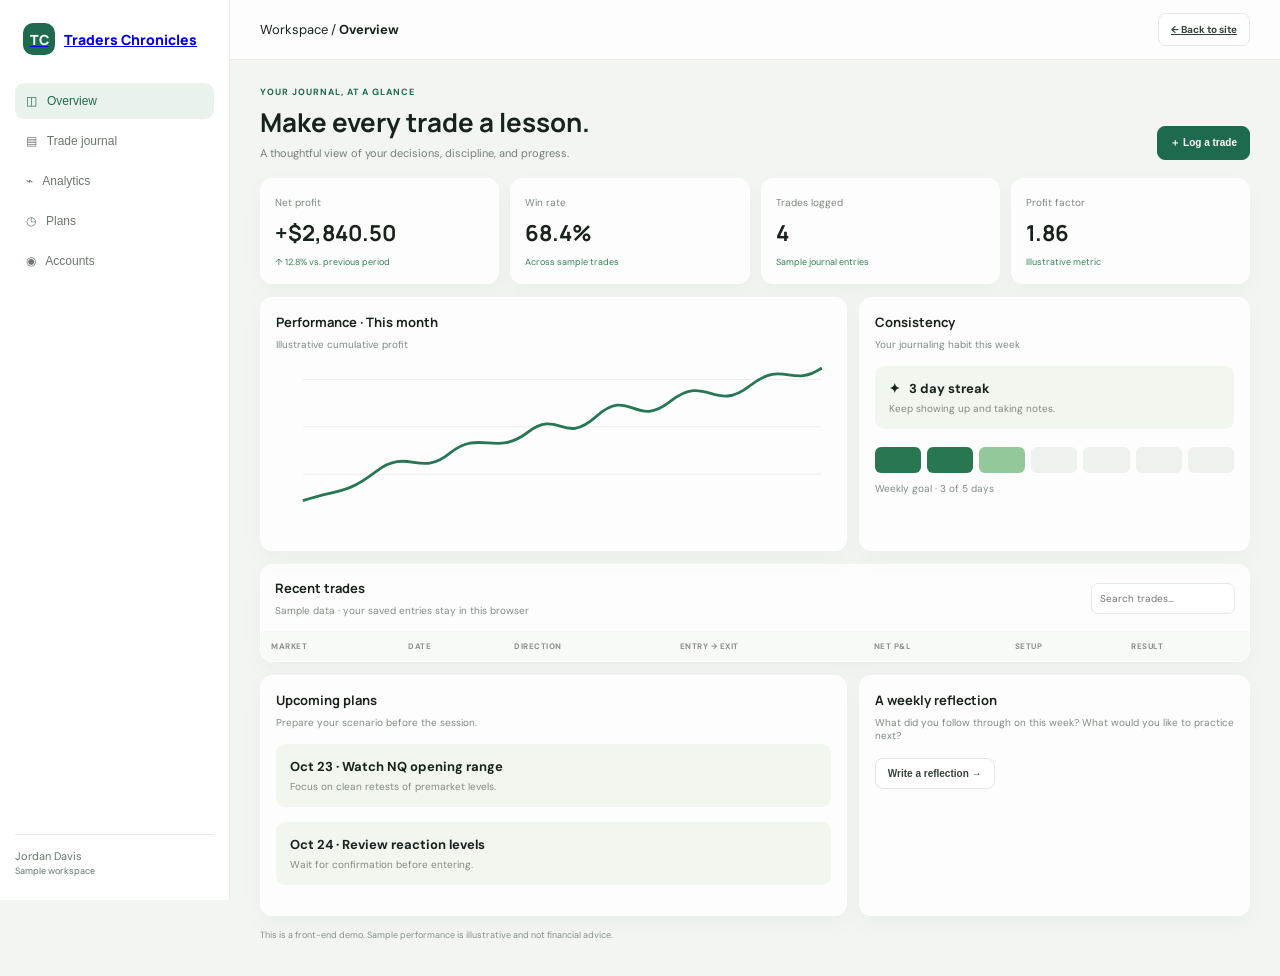
==== dashboard.html @ d60d198d "Build landing page and dashboard in Traders Chronicles repository" ====
<!doctype html>
<html lang="en"><head><meta charset="utf-8"><meta name="viewport" content="width=device-width,initial-scale=1"><meta name="theme-color" content="#f2f5f2"><title>Journal demo — Traders Chronicles</title><style>
@import url('https://fonts.googleapis.com/css2?family=DM+Sans:wght@400;500;600;700&family=Manrope:wght@500;600;700;800&display=swap');*{box-sizing:border-box}body{margin:0;background:#f2f5f2;color:#18231c;font:13px 'DM Sans',sans-serif}.layout{min-height:100vh}.side{position:fixed;inset:0 auto 0 0;width:230px;padding:23px 15px;background:#fff;border-right:1px solid #e5ebe5;display:flex;flex-direction:column}.brand{font:800 14px Manrope;display:flex;gap:9px;align-items:center;padding:0 8px 28px}.mark{width:32px;height:32px;border-radius:10px;background:#1d6b4c;color:#fff;display:grid;place-items:center}.nav{display:grid;gap:4px}.nav button{border:0;background:transparent;text-align:left;padding:11px;border-radius:9px;color:#6b786e;font-size:12px}.nav button.active,.nav button:hover{background:#eaf3eb;color:#1d6b4c}.user{margin-top:auto;border-top:1px solid #e8ede8;padding-top:14px;color:#68756b;font-size:11px}.main{margin-left:230px}.top{height:60px;background:#ffffffc9;border-bottom:1px solid #e6ece6;display:flex;align-items:center;justify-content:space-between;padding:0 30px;position:sticky;top:0}.content{max-width:1300px;padding:26px 30px;margin:auto}.heading{display:flex;justify-content:space-between;align-items:flex-end;margin-bottom:18px}.kicker{color:#1d6b4c;font-size:9px;font-weight:700;letter-spacing:1px;text-transform:uppercase}.heading h1{font:700 26px Manrope;margin:6px 0}.heading p{color:#758079;margin:0;font-size:11px}.btn{border:1px solid #e0e7e1;background:#fff;border-radius:8px;padding:9px 12px;font-size:10px;font-weight:700;color:#35443a}.primary{background:#1d6b4c;color:#fff;border-color:#1d6b4c}.stats{display:grid;grid-template-columns:repeat(4,1fr);gap:11px}.card,.stat{background:#ffffffd9;border:1px solid #fff;border-radius:12px;box-shadow:0 8px 24px #223a2508}.stat{padding:14px}.stat small{color:#7b877e;font-size:10px}.stat b{display:block;font:700 22px Manrope;margin:8px 0 4px}.stat span{font-size:9px;color:#328053}.grid{display:grid;grid-template-columns:1.5fr 1fr;gap:12px;margin:13px 0}.card{padding:15px}.card h2{font:700 13px Manrope;margin:0 0 7px}.card p{font-size:10px;color:#818b83;margin:0}.chart{width:100%;height:180px}.line{fill:none;stroke:#277754;stroke-width:3}.metric-grid{display:grid;grid-template-columns:repeat(7,1fr);gap:6px;margin-top:18px}.day{height:26px;border-radius:6px;background:#eef2ee}.day.on{background:#92c89a}.day.high{background:#287750}.streak{background:#f1f6ef;border-radius:9px;padding:14px;margin:15px 0}.table-card{padding:0;overflow:hidden;margin:12px 0}.table-head{display:flex;justify-content:space-between;align-items:center;padding:14px}.search{padding:8px;border:1px solid #e3e9e3;border-radius:7px;font:10px 'DM Sans'}.scroll{overflow:auto}table{width:100%;border-collapse:collapse;white-space:nowrap}th{background:#f8faf8;color:#879188;text-align:left;font-size:8px;text-transform:uppercase;letter-spacing:.5px;padding:10px}td{padding:11px 10px;border-top:1px solid #edf1ed;font-size:10px}td.win{color:#26764c;font-weight:700}td.loss{color:#bd574f;font-weight:700}.modal-bg{display:none;position:fixed;inset:0;background:#14221b70;align-items:center;justify-content:center;padding:15px}.modal-bg.open{display:flex}.modal{width:min(440px,100%);background:#fff;border-radius:14px;padding:20px}.modal h2{font:700 17px Manrope}.form{display:grid;grid-template-columns:1fr 1fr;gap:10px}.form label{display:grid;gap:5px;font-size:9px;color:#68756c}.form input,.form select,.form textarea{padding:9px;border:1px solid #e2e9e3;border-radius:7px;font:10px 'DM Sans'}.toast{position:fixed;bottom:18px;right:18px;padding:11px 14px;background:#204c37;color:white;border-radius:8px;opacity:0;transition:.2s}.toast.show{opacity:1}.mobile{display:none}@media(max-width:900px){.side{width:190px}.main{margin-left:190px}.content{padding:22px 18px}.top{padding:0 18px}.stats{grid-template-columns:repeat(2,1fr)}}@media(max-width:650px){.side{display:none}.main{margin:0}.mobile{display:inline-grid}.top{padding:0 13px}.content{padding:17px 12px}.heading{align-items:flex-start;gap:10px;flex-direction:column}.stats{gap:8px}.grid{grid-template-columns:1fr}.stat{padding:11px}.stat b{font-size:19px}.chart{height:150px}}
</style></head><body><aside class="side"><a class="brand" href="index.html"><span class="mark">TC</span>Traders Chronicles</a><nav class="nav"><button class="active">◫ &nbsp; Overview</button><button onclick="document.getElementById('trades').scrollIntoView({behavior:'smooth'})">▤ &nbsp; Trade journal</button><button onclick="toast('Analytics view is included in this demo dashboard.')">⌁ &nbsp; Analytics</button><button onclick="toast('Plan your next session from the dashboard.')">◷ &nbsp; Plans</button><button onclick="toast('Demo account — no broker connection.')">◉ &nbsp; Accounts</button></nav><div class="user">Jordan Davis<br><small>Sample workspace</small></div></aside><div class="main"><header class="top"><button class="btn mobile" onclick="toast('Use the desktop layout for full navigation.')">☰</button><span>Workspace / <b>Overview</b></span><a class="btn" href="index.html">← Back to site</a></header><main class="content"><div class="heading"><div><div class="kicker">Your journal, at a glance</div><h1>Make every trade a lesson.</h1><p>A thoughtful view of your decisions, discipline, and progress.</p></div><button class="btn primary" onclick="openModal()">＋ Log a trade</button></div><section class="stats"><article class="stat"><small>Net profit</small><b id="profit">+$2,840.50</b><span>↑ 12.8% vs. previous period</span></article><article class="stat"><small>Win rate</small><b id="winRate">68.4%</b><span>Across sample trades</span></article><article class="stat"><small>Trades logged</small><b id="tradeCount">4</b><span>Sample journal entries</span></article><article class="stat"><small>Profit factor</small><b>1.86</b><span>Illustrative metric</span></article></section><div class="grid"><section class="card"><h2>Performance · This month</h2><p>Illustrative cumulative profit</p><svg class="chart" viewBox="0 0 620 190" preserveAspectRatio="none"><line x1="30" y1="30" x2="610" y2="30" stroke="#e9eee9"/><line x1="30" y1="80" x2="610" y2="80" stroke="#e9eee9"/><line x1="30" y1="130" x2="610" y2="130" stroke="#e9eee9"/><path class="line" d="M30 158 C70 145 76 153 112 127 S160 134 194 108 S245 112 281 86 S320 101 358 69 S401 83 441 53 S490 66 529 37 S575 40 610 18"/></svg></section><section class="card"><h2>Consistency</h2><p>Your journaling habit this week</p><div class="streak"><b>✦ &nbsp; 3 day streak</b><p style="margin-top:5px">Keep showing up and taking notes.</p></div><div class="metric-grid"><i class="day high"></i><i class="day high"></i><i class="day on"></i><i class="day"></i><i class="day"></i><i class="day"></i><i class="day"></i></div><p style="margin-top:9px">Weekly goal · 3 of 5 days</p></section></div><section class="card table-card" id="trades"><div class="table-head"><div><h2>Recent trades</h2><p>Sample data · your saved entries stay in this browser</p></div><input class="search" id="search" placeholder="Search trades…" oninput="filterTrades()"></div><div class="scroll"><table><thead><tr><th>Market</th><th>Date</th><th>Direction</th><th>Entry → Exit</th><th>Net P&amp;L</th><th>Setup</th><th>Result</th></tr></thead><tbody id="rows"></tbody></table></div></section><section class="grid"><article class="card"><h2>Upcoming plans</h2><p>Prepare your scenario before the session.</p><div class="streak"><b>Oct 23 · Watch NQ opening range</b><p style="margin-top:5px">Focus on clean retests of premarket levels.</p></div><div class="streak"><b>Oct 24 · Review reaction levels</b><p style="margin-top:5px">Wait for confirmation before entering.</p></div></article><article class="card"><h2>A weekly reflection</h2><p>What did you follow through on this week? What would you like to practice next?</p><button class="btn" style="margin-top:16px" onclick="toast('Write your reflection in your trade notes.')">Write a reflection →</button></article></section><p style="font-size:9px;color:#879188">This is a front-end demo. Sample performance is illustrative and not financial advice.</p></main></div>
<div class="modal-bg" id="modal"><form class="modal" id="tradeForm"><h2>Log a trade</h2><p style="color:#758079;font-size:10px">Capture the context while it is fresh.</p><div class="form"><label>Symbol *<input name="symbol" required placeholder="NQ"></label><label>Date<input name="date" type="date"></label><label>Direction<select name="direction"><option>Long</option><option>Short</option></select></label><label>Setup<input name="setup" placeholder="Break & retest"></label><label>Entry<input name="entry" type="number" step="any"></label><label>Exit<input name="exit" type="number" step="any"></label><label>Net P&amp;L ($) *<input name="pnl" type="number" step=".01" required></label><label>Notes<input name="notes" placeholder="Trade reflection"></label></div><div style="display:flex;justify-content:flex-end;gap:8px;margin-top:15px"><button type="button" class="btn" onclick="closeModal()">Cancel</button><button class="btn primary">Save trade</button></div></form></div><div class="toast" id="toastBox"></div>
<script>const initial=[{symbol:'NQ',date:'2025-10-22',direction:'Long',entry:'20,142.25',exit:'20,168.00',pnl:257.5,setup:'Break & retest'},{symbol:'ES',date:'2025-10-21',direction:'Short',entry:'5,842.00',exit:'5,848.25',pnl:-156.25,setup:'Liquidity sweep'},{symbol:'NQ',date:'2025-10-20',direction:'Long',entry:'20,106.50',exit:'20,131.00',pnl:245,setup:'Opening range'},{symbol:'YM',date:'2025-10-17',direction:'Short',entry:'43,215',exit:'43,207',pnl:80,setup:'Trend continuation'}];let trades;try{trades=JSON.parse(localStorage.getItem('tc-demo-trades'))||initial}catch{trades=initial}const esc=s=>String(s||'').replace(/[&<>"']/g,c=>({'&':'&amp;','<':'&lt;','>':'&gt;','"':'&quot;',"'":'&#39;'}[c]);function render(list=trades){document.getElementById('rows').innerHTML=list.map(t=>`<tr><td><b>${esc(t.symbol)}</b></td><td>${esc(t.date)}</td><td>${esc(t.direction)}</td><td>${esc(t.entry||'—')} → ${esc(t.exit||'—')}</td><td class="${t.pnl>=0?'win':'loss'}">${t.pnl>=0?'+':''}$${Math.abs(t.pnl).toFixed(2)}</td><td>${esc(t.setup)}</td><td>${t.pnl>=0?'Win':'Loss'}</td></tr>`).join('')||'<tr><td colspan="7">No matching trades.</td></tr>';document.getElementById('tradeCount').textContent=trades.length}function filterTrades(){const q=document.getElementById('search').value.toLowerCase();render(trades.filter(t=>Object.values(t).join(' ').toLowerCase().includes(q)))}function openModal(){document.getElementById('modal').classList.add('open')}function closeModal(){document.getElementById('modal').classList.remove('open')}function toast(s){const t=document.getElementById('toastBox');t.textContent=s;t.classList.add('show');clearTimeout(window.toastTimer);window.toastTimer=setTimeout(()=>t.classList.remove('show'),2200)}document.getElementById('modal').addEventListener('click',e=>{if(e.target.id==='modal')closeModal()});document.getElementById('tradeForm').addEventListener('submit',e=>{e.preventEventDefault();const d=Object.fromEntries(new FormData(e.target));trades.unshift({...d,symbol:d.symbol.toUpperCase(),pnl:Number(d.pnl)});localStorage.setItem('tc-demo-trades',JSON.stringify(trades));render();e.target.reset();closeModal();toast('Trade saved in this browser.')});render();</script></body></html>
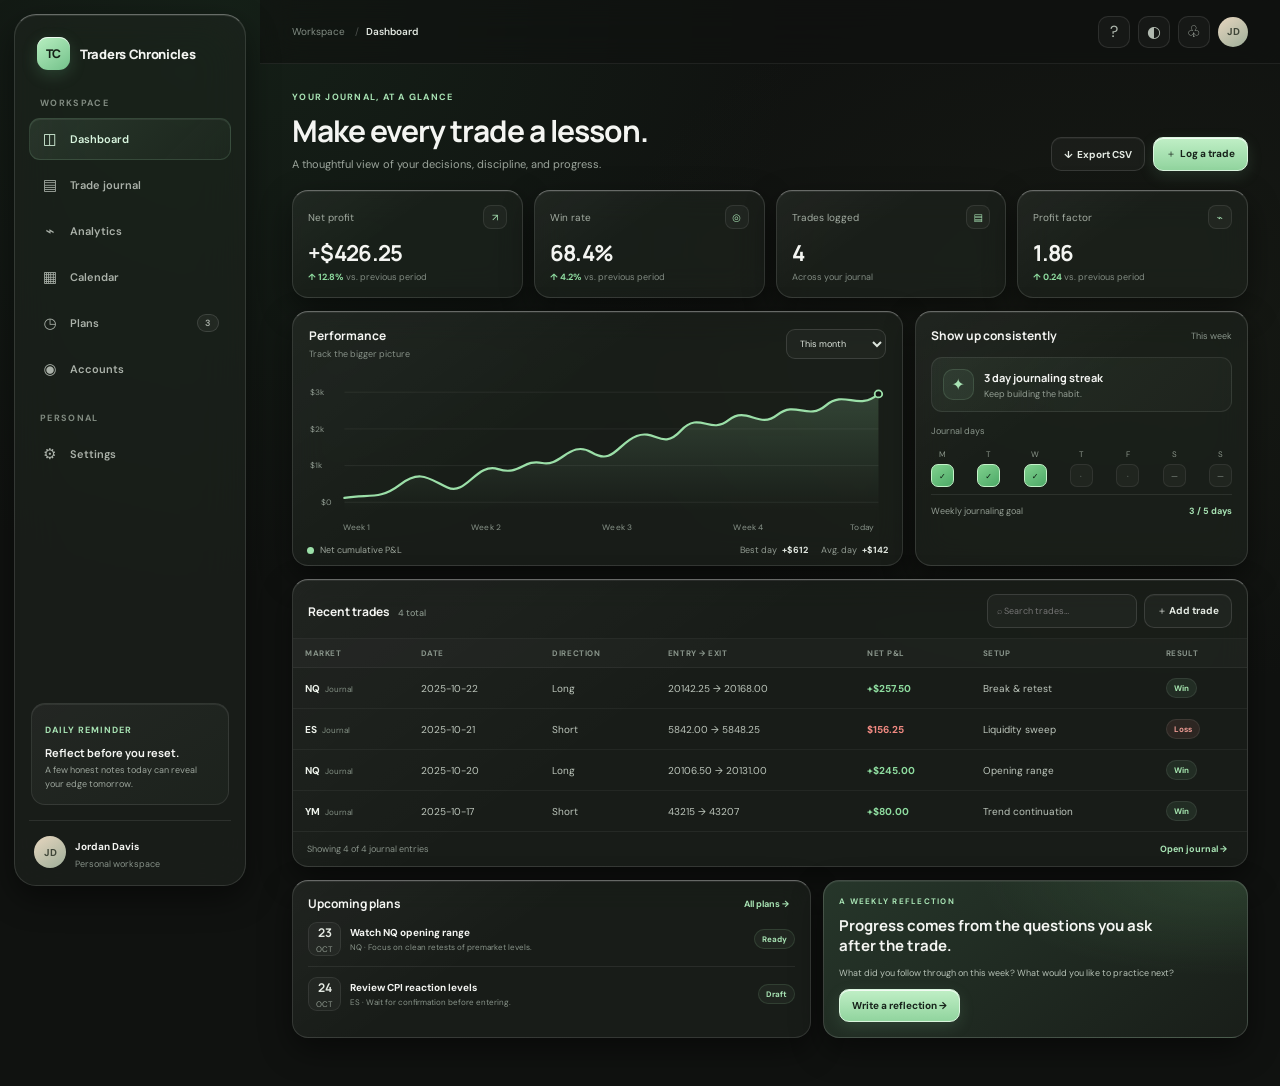
==== commit 2a79fa07: "Rebuild journal dashboard with Glin UI liquid-glass component design" ====
--- a/dashboard.html
+++ b/dashboard.html
@@ -1,6 +1,28 @@
 <!doctype html>
-<html lang="en"><head><meta charset="utf-8"><meta name="viewport" content="width=device-width,initial-scale=1"><meta name="theme-color" content="#f2f5f2"><title>Journal demo — Traders Chronicles</title><style>
-@import url('https://fonts.googleapis.com/css2?family=DM+Sans:wght@400;500;600;700&family=Manrope:wght@500;600;700;800&display=swap');*{box-sizing:border-box}body{margin:0;background:#f2f5f2;color:#18231c;font:13px 'DM Sans',sans-serif}.layout{min-height:100vh}.side{position:fixed;inset:0 auto 0 0;width:230px;padding:23px 15px;background:#fff;border-right:1px solid #e5ebe5;display:flex;flex-direction:column}.brand{font:800 14px Manrope;display:flex;gap:9px;align-items:center;padding:0 8px 28px}.mark{width:32px;height:32px;border-radius:10px;background:#1d6b4c;color:#fff;display:grid;place-items:center}.nav{display:grid;gap:4px}.nav button{border:0;background:transparent;text-align:left;padding:11px;border-radius:9px;color:#6b786e;font-size:12px}.nav button.active,.nav button:hover{background:#eaf3eb;color:#1d6b4c}.user{margin-top:auto;border-top:1px solid #e8ede8;padding-top:14px;color:#68756b;font-size:11px}.main{margin-left:230px}.top{height:60px;background:#ffffffc9;border-bottom:1px solid #e6ece6;display:flex;align-items:center;justify-content:space-between;padding:0 30px;position:sticky;top:0}.content{max-width:1300px;padding:26px 30px;margin:auto}.heading{display:flex;justify-content:space-between;align-items:flex-end;margin-bottom:18px}.kicker{color:#1d6b4c;font-size:9px;font-weight:700;letter-spacing:1px;text-transform:uppercase}.heading h1{font:700 26px Manrope;margin:6px 0}.heading p{color:#758079;margin:0;font-size:11px}.btn{border:1px solid #e0e7e1;background:#fff;border-radius:8px;padding:9px 12px;font-size:10px;font-weight:700;color:#35443a}.primary{background:#1d6b4c;color:#fff;border-color:#1d6b4c}.stats{display:grid;grid-template-columns:repeat(4,1fr);gap:11px}.card,.stat{background:#ffffffd9;border:1px solid #fff;border-radius:12px;box-shadow:0 8px 24px #223a2508}.stat{padding:14px}.stat small{color:#7b877e;font-size:10px}.stat b{display:block;font:700 22px Manrope;margin:8px 0 4px}.stat span{font-size:9px;color:#328053}.grid{display:grid;grid-template-columns:1.5fr 1fr;gap:12px;margin:13px 0}.card{padding:15px}.card h2{font:700 13px Manrope;margin:0 0 7px}.card p{font-size:10px;color:#818b83;margin:0}.chart{width:100%;height:180px}.line{fill:none;stroke:#277754;stroke-width:3}.metric-grid{display:grid;grid-template-columns:repeat(7,1fr);gap:6px;margin-top:18px}.day{height:26px;border-radius:6px;background:#eef2ee}.day.on{background:#92c89a}.day.high{background:#287750}.streak{background:#f1f6ef;border-radius:9px;padding:14px;margin:15px 0}.table-card{padding:0;overflow:hidden;margin:12px 0}.table-head{display:flex;justify-content:space-between;align-items:center;padding:14px}.search{padding:8px;border:1px solid #e3e9e3;border-radius:7px;font:10px 'DM Sans'}.scroll{overflow:auto}table{width:100%;border-collapse:collapse;white-space:nowrap}th{background:#f8faf8;color:#879188;text-align:left;font-size:8px;text-transform:uppercase;letter-spacing:.5px;padding:10px}td{padding:11px 10px;border-top:1px solid #edf1ed;font-size:10px}td.win{color:#26764c;font-weight:700}td.loss{color:#bd574f;font-weight:700}.modal-bg{display:none;position:fixed;inset:0;background:#14221b70;align-items:center;justify-content:center;padding:15px}.modal-bg.open{display:flex}.modal{width:min(440px,100%);background:#fff;border-radius:14px;padding:20px}.modal h2{font:700 17px Manrope}.form{display:grid;grid-template-columns:1fr 1fr;gap:10px}.form label{display:grid;gap:5px;font-size:9px;color:#68756c}.form input,.form select,.form textarea{padding:9px;border:1px solid #e2e9e3;border-radius:7px;font:10px 'DM Sans'}.toast{position:fixed;bottom:18px;right:18px;padding:11px 14px;background:#204c37;color:white;border-radius:8px;opacity:0;transition:.2s}.toast.show{opacity:1}.mobile{display:none}@media(max-width:900px){.side{width:190px}.main{margin-left:190px}.content{padding:22px 18px}.top{padding:0 18px}.stats{grid-template-columns:repeat(2,1fr)}}@media(max-width:650px){.side{display:none}.main{margin:0}.mobile{display:inline-grid}.top{padding:0 13px}.content{padding:17px 12px}.heading{align-items:flex-start;gap:10px;flex-direction:column}.stats{gap:8px}.grid{grid-template-columns:1fr}.stat{padding:11px}.stat b{font-size:19px}.chart{height:150px}}
-</style></head><body><aside class="side"><a class="brand" href="index.html"><span class="mark">TC</span>Traders Chronicles</a><nav class="nav"><button class="active">◫ &nbsp; Overview</button><button onclick="document.getElementById('trades').scrollIntoView({behavior:'smooth'})">▤ &nbsp; Trade journal</button><button onclick="toast('Analytics view is included in this demo dashboard.')">⌁ &nbsp; Analytics</button><button onclick="toast('Plan your next session from the dashboard.')">◷ &nbsp; Plans</button><button onclick="toast('Demo account — no broker connection.')">◉ &nbsp; Accounts</button></nav><div class="user">Jordan Davis<br><small>Sample workspace</small></div></aside><div class="main"><header class="top"><button class="btn mobile" onclick="toast('Use the desktop layout for full navigation.')">☰</button><span>Workspace / <b>Overview</b></span><a class="btn" href="index.html">← Back to site</a></header><main class="content"><div class="heading"><div><div class="kicker">Your journal, at a glance</div><h1>Make every trade a lesson.</h1><p>A thoughtful view of your decisions, discipline, and progress.</p></div><button class="btn primary" onclick="openModal()">＋ Log a trade</button></div><section class="stats"><article class="stat"><small>Net profit</small><b id="profit">+$2,840.50</b><span>↑ 12.8% vs. previous period</span></article><article class="stat"><small>Win rate</small><b id="winRate">68.4%</b><span>Across sample trades</span></article><article class="stat"><small>Trades logged</small><b id="tradeCount">4</b><span>Sample journal entries</span></article><article class="stat"><small>Profit factor</small><b>1.86</b><span>Illustrative metric</span></article></section><div class="grid"><section class="card"><h2>Performance · This month</h2><p>Illustrative cumulative profit</p><svg class="chart" viewBox="0 0 620 190" preserveAspectRatio="none"><line x1="30" y1="30" x2="610" y2="30" stroke="#e9eee9"/><line x1="30" y1="80" x2="610" y2="80" stroke="#e9eee9"/><line x1="30" y1="130" x2="610" y2="130" stroke="#e9eee9"/><path class="line" d="M30 158 C70 145 76 153 112 127 S160 134 194 108 S245 112 281 86 S320 101 358 69 S401 83 441 53 S490 66 529 37 S575 40 610 18"/></svg></section><section class="card"><h2>Consistency</h2><p>Your journaling habit this week</p><div class="streak"><b>✦ &nbsp; 3 day streak</b><p style="margin-top:5px">Keep showing up and taking notes.</p></div><div class="metric-grid"><i class="day high"></i><i class="day high"></i><i class="day on"></i><i class="day"></i><i class="day"></i><i class="day"></i><i class="day"></i></div><p style="margin-top:9px">Weekly goal · 3 of 5 days</p></section></div><section class="card table-card" id="trades"><div class="table-head"><div><h2>Recent trades</h2><p>Sample data · your saved entries stay in this browser</p></div><input class="search" id="search" placeholder="Search trades…" oninput="filterTrades()"></div><div class="scroll"><table><thead><tr><th>Market</th><th>Date</th><th>Direction</th><th>Entry → Exit</th><th>Net P&amp;L</th><th>Setup</th><th>Result</th></tr></thead><tbody id="rows"></tbody></table></div></section><section class="grid"><article class="card"><h2>Upcoming plans</h2><p>Prepare your scenario before the session.</p><div class="streak"><b>Oct 23 · Watch NQ opening range</b><p style="margin-top:5px">Focus on clean retests of premarket levels.</p></div><div class="streak"><b>Oct 24 · Review reaction levels</b><p style="margin-top:5px">Wait for confirmation before entering.</p></div></article><article class="card"><h2>A weekly reflection</h2><p>What did you follow through on this week? What would you like to practice next?</p><button class="btn" style="margin-top:16px" onclick="toast('Write your reflection in your trade notes.')">Write a reflection →</button></article></section><p style="font-size:9px;color:#879188">This is a front-end demo. Sample performance is illustrative and not financial advice.</p></main></div>
-<div class="modal-bg" id="modal"><form class="modal" id="tradeForm"><h2>Log a trade</h2><p style="color:#758079;font-size:10px">Capture the context while it is fresh.</p><div class="form"><label>Symbol *<input name="symbol" required placeholder="NQ"></label><label>Date<input name="date" type="date"></label><label>Direction<select name="direction"><option>Long</option><option>Short</option></select></label><label>Setup<input name="setup" placeholder="Break & retest"></label><label>Entry<input name="entry" type="number" step="any"></label><label>Exit<input name="exit" type="number" step="any"></label><label>Net P&amp;L ($) *<input name="pnl" type="number" step=".01" required></label><label>Notes<input name="notes" placeholder="Trade reflection"></label></div><div style="display:flex;justify-content:flex-end;gap:8px;margin-top:15px"><button type="button" class="btn" onclick="closeModal()">Cancel</button><button class="btn primary">Save trade</button></div></form></div><div class="toast" id="toastBox"></div>
-<script>const initial=[{symbol:'NQ',date:'2025-10-22',direction:'Long',entry:'20,142.25',exit:'20,168.00',pnl:257.5,setup:'Break & retest'},{symbol:'ES',date:'2025-10-21',direction:'Short',entry:'5,842.00',exit:'5,848.25',pnl:-156.25,setup:'Liquidity sweep'},{symbol:'NQ',date:'2025-10-20',direction:'Long',entry:'20,106.50',exit:'20,131.00',pnl:245,setup:'Opening range'},{symbol:'YM',date:'2025-10-17',direction:'Short',entry:'43,215',exit:'43,207',pnl:80,setup:'Trend continuation'}];let trades;try{trades=JSON.parse(localStorage.getItem('tc-demo-trades'))||initial}catch{trades=initial}const esc=s=>String(s||'').replace(/[&<>"']/g,c=>({'&':'&amp;','<':'&lt;','>':'&gt;','"':'&quot;',"'":'&#39;'}[c]);function render(list=trades){document.getElementById('rows').innerHTML=list.map(t=>`<tr><td><b>${esc(t.symbol)}</b></td><td>${esc(t.date)}</td><td>${esc(t.direction)}</td><td>${esc(t.entry||'—')} → ${esc(t.exit||'—')}</td><td class="${t.pnl>=0?'win':'loss'}">${t.pnl>=0?'+':''}$${Math.abs(t.pnl).toFixed(2)}</td><td>${esc(t.setup)}</td><td>${t.pnl>=0?'Win':'Loss'}</td></tr>`).join('')||'<tr><td colspan="7">No matching trades.</td></tr>';document.getElementById('tradeCount').textContent=trades.length}function filterTrades(){const q=document.getElementById('search').value.toLowerCase();render(trades.filter(t=>Object.values(t).join(' ').toLowerCase().includes(q)))}function openModal(){document.getElementById('modal').classList.add('open')}function closeModal(){document.getElementById('modal').classList.remove('open')}function toast(s){const t=document.getElementById('toastBox');t.textContent=s;t.classList.add('show');clearTimeout(window.toastTimer);window.toastTimer=setTimeout(()=>t.classList.remove('show'),2200)}document.getElementById('modal').addEventListener('click',e=>{if(e.target.id==='modal')closeModal()});document.getElementById('tradeForm').addEventListener('submit',e=>{e.preventEventDefault();const d=Object.fromEntries(new FormData(e.target));trades.unshift({...d,symbol:d.symbol.toUpperCase(),pnl:Number(d.pnl)});localStorage.setItem('tc-demo-trades',JSON.stringify(trades));render();e.target.reset();closeModal();toast('Trade saved in this browser.')});render();</script></body></html>
+<html lang="en">
+<head>
+<meta charset="utf-8"><meta name="viewport" content="width=device-width,initial-scale=1"><meta name="theme-color" content="#101210"><meta name="description" content="Traders Chronicles — a thoughtful home for your trading journal, plans, and performance."><title>Traders Chronicles — Trading journal</title>
+<style>
+@import url('https://fonts.googleapis.com/css2?family=DM+Sans:wght@400;500;600;700&family=Manrope:wght@400;500;600;700;800&display=swap');
+:root{color-scheme:dark;--color-background:#101210;--color-foreground:#f4f5f2;--color-surface:#191d19;--color-border:#343b34;--color-accent:#a8e3b4;--color-accent-foreground:#142016;--color-muted:#a2a79f;--color-success:#74c98a;--color-danger:#ee8a82;--glass-blur-sm:8px;--glass-blur-md:16px;--glass-blur-lg:24px;--glass-blur-xl:40px;--glass-base-rgb:31 37 31;--glass-saturate:180%;--glass-border:rgba(255,255,255,.12);--glass-border-strong:rgba(255,255,255,.2);--glass-refraction-top:rgba(255,255,255,.34);--glass-1-surface:rgba(31,37,31,.32);--glass-2-surface:rgba(31,37,31,.47);--glass-3-surface:rgba(31,37,31,.62);--glass-4-surface:rgba(31,37,31,.78);--glass-5-surface:rgba(25,29,25,.92);--glass-1-shadow:0 2px 8px #0005;--glass-2-shadow:0 8px 24px #0006;--glass-3-shadow:0 12px 32px #0007;--glass-4-shadow:0 20px 52px #0008;--radius-card:16px;--radius-input:10px;--motion-fast:150ms;--motion-normal:250ms;--motion-slow:400ms;font-family:'DM Sans',system-ui,sans-serif;color:var(--color-foreground);background:var(--color-background);font-synthesis:none}
+*{box-sizing:border-box}html{scroll-behavior:smooth}body{margin:0;min-width:320px;background:radial-gradient(ellipse at 18% 0%,#22452c45,transparent 38%),radial-gradient(ellipse at 88% 30%,#313a2630,transparent 34%),var(--color-background);min-height:100vh}button,input,select,textarea{font:inherit}button{cursor:pointer}a{color:inherit;text-decoration:none}.app{min-height:100vh}.sidebar{position:fixed;inset:14px auto 14px 14px;width:232px;padding:22px 14px 15px;border:1px solid var(--glass-border);border-top-color:var(--glass-refraction-top);border-radius:22px;background:var(--glass-3-surface);backdrop-filter:saturate(var(--glass-saturate)) blur(var(--glass-blur-lg));-webkit-backdrop-filter:saturate(var(--glass-saturate)) blur(var(--glass-blur-lg));box-shadow:var(--glass-3-shadow),inset 0 1px #ffffff18;display:flex;flex-direction:column;z-index:5}.brand{display:flex;align-items:center;gap:10px;padding:0 8px 27px;font:800 13px Manrope;letter-spacing:-.3px}.brand-mark{width:33px;height:33px;border-radius:11px;background:linear-gradient(145deg,#b8efc1,#73c18a);color:#142016;display:grid;place-items:center;font-size:12px;box-shadow:inset 0 1px #ffffffc9,0 5px 16px #75c78a35}.nav-label{font-size:9px;color:#818b81;text-transform:uppercase;letter-spacing:1.35px;padding:0 11px 9px;font-weight:700}.nav{display:grid;gap:4px}.nav button{display:flex;align-items:center;gap:11px;width:100%;border:1px solid transparent;background:transparent;color:#aab1a9;text-align:left;padding:10px 11px;border-radius:11px;font-size:11px;font-weight:600;transition:var(--motion-fast)}.nav button:hover{background:#ffffff0b;color:#fff}.nav button.active{color:#d9f6df;background:linear-gradient(135deg,#a8e3b41c,#a8e3b408);border-color:#a8e3b426;box-shadow:inset 0 1px #ffffff12}.nav-icon{width:18px;text-align:center;font-size:15px}.nav-count{margin-left:auto;border:1px solid #ffffff20;background:#ffffff0b;padding:2px 7px;border-radius:20px;font-size:9px}.sidebar-bottom{margin-top:auto}.prompt{margin:0 2px 15px;padding:13px;border:1px solid #ffffff17;border-radius:14px;background:linear-gradient(145deg,#ffffff0c,#a8e3b408);box-shadow:inset 0 1px #ffffff12}.prompt small{color:var(--color-accent);font-size:9px;font-weight:700;text-transform:uppercase;letter-spacing:1px}.prompt b{display:block;font:700 11px Manrope;margin:7px 0 4px}.prompt p{margin:0;color:#9da69d;font-size:9px;line-height:1.5}.profile{border-top:1px solid #ffffff17;padding:13px 5px 0;display:flex;align-items:center;gap:9px}.avatar{width:32px;height:32px;display:grid;place-items:center;border-radius:50%;background:linear-gradient(145deg,#e7d6bf,#9eae99);color:#3f4638;font-size:10px;font-weight:700}.profile b{font-size:10px}.profile small{display:block;color:#879188;font-size:9px;margin-top:3px}.workspace{margin-left:260px;min-width:0}.topbar{height:64px;display:flex;align-items:center;justify-content:space-between;padding:0 32px;border-bottom:1px solid #ffffff12;background:#10121099;backdrop-filter:blur(16px);position:sticky;top:0;z-index:4}.crumb{font-size:10px;color:#818b82}.crumb b{color:#e2e8e1;font-weight:600}.actions{display:flex;align-items:center;gap:8px}.icon-btn{width:32px;height:32px;border:1px solid #ffffff1a;background:#ffffff08;border-radius:10px;color:#b1bab0;display:grid;place-items:center}.icon-btn:hover{background:#ffffff15;color:#fff}.top-avatar{width:30px;height:30px;border-radius:50%;display:grid;place-items:center;background:linear-gradient(145deg,#e7d6bf,#9eae99);color:#3f4638;font-size:10px;font-weight:700}.mobile-toggle{display:none}.main{max-width:1450px;padding:27px 32px 48px;margin:0 auto}.view{display:none}.view.active{display:block}.heading{display:flex;align-items:flex-end;justify-content:space-between;gap:16px;margin-bottom:19px}.eyebrow{font-size:9px;color:var(--color-accent);font-weight:700;text-transform:uppercase;letter-spacing:1.25px;margin-bottom:7px}.heading h1{font:700 clamp(24px,3vw,30px) Manrope;letter-spacing:-1px;margin:0}.heading p{font-size:11px;color:#9ba49b;margin:6px 0 0}.heading-actions{display:flex;gap:8px}.button{display:inline-flex;align-items:center;justify-content:center;gap:7px;border:1px solid #ffffff20;border-radius:10px;background:#ffffff08;color:#e3e9e2;padding:9px 12px;font-size:10px;font-weight:700;transition:transform var(--motion-fast),background var(--motion-fast),box-shadow var(--motion-fast);box-shadow:inset 0 1px #ffffff0b}.button:hover{transform:translateY(-1px);background:#ffffff13;box-shadow:inset 0 1px #ffffff15,0 6px 18px #0003}.button.primary{color:#17221a;background:linear-gradient(180deg,#c0efc6,#91d49e);border-color:#daf5de;box-shadow:inset 0 1px #ffffffc7,0 5px 15px #8cd29d25}.button.primary:hover{background:linear-gradient(180deg,#cef5d2,#a0dfa9)}.button.quiet{background:transparent}.stats{display:grid;grid-template-columns:repeat(4,minmax(0,1fr));gap:11px;margin-bottom:13px}.glass-card{position:relative;min-width:0;overflow:hidden;border:1px solid var(--glass-border);border-top-color:var(--glass-refraction-top);border-radius:var(--radius-card);background:linear-gradient(145deg,rgba(255,255,255,.035),transparent 40%),var(--glass-3-surface);backdrop-filter:saturate(var(--glass-saturate)) blur(var(--glass-blur-md));-webkit-backdrop-filter:saturate(var(--glass-saturate)) blur(var(--glass-blur-md));box-shadow:var(--glass-3-shadow),inset 0 1px #ffffff12;transition:transform var(--motion-fast),border-color var(--motion-fast)}.glass-card.lift:hover{transform:translateY(-2px);border-color:var(--glass-border-strong)}.stat{padding:14px 15px;min-height:101px}.stat-label{display:flex;align-items:center;justify-content:space-between;font-size:10px;color:#a3aca2}.stat-icon{display:grid;place-items:center;width:24px;height:24px;background:#ffffff09;border:1px solid #ffffff16;border-radius:8px;color:var(--color-accent)}.stat-value{font:700 22px Manrope;letter-spacing:-.7px;margin-top:9px}.stat-note{font-size:9px;color:#818b82;margin-top:3px}.up{color:#8fdda0;font-weight:700}.down{color:#f18a82;font-weight:700}.content-grid{display:grid;grid-template-columns:minmax(0,1.65fr) minmax(245px,.9fr);gap:12px;margin-bottom:13px}.card-head{display:flex;align-items:center;justify-content:space-between;padding:15px 16px 0}.card-title{font:700 12px Manrope}.card-subtitle{font-size:9px;color:#879188;margin-top:4px}.select,.search,.control{border:1px solid #ffffff20;border-radius:9px;background:#ffffff08;color:#dce4dc;padding:7px 9px;font-size:9px;outline:none}.select option,.control option{background:#1b201b}.select:focus,.search:focus,.control:focus{border-color:#9bd5a5;box-shadow:0 0 0 3px #a8e3b415}.chart-wrap{padding:13px 14px 9px}.chart{width:100%;height:166px}.chart-grid{stroke:#ffffff12;stroke-width:1}.chart-label{fill:#89948a;font:9px 'DM Sans'}.chart-line{fill:none;stroke:#9bdfa8;stroke-width:2.5;stroke-linecap:round;stroke-linejoin:round}.chart-area{fill:url(#area)}.chart-foot{display:flex;align-items:center}.chart-legend{display:flex;align-items:center;gap:6px;font-size:9px;color:#9da69c}.legend-dot{width:7px;height:7px;border-radius:50%;background:#9bdfa8}.chart-summary{display:flex;gap:13px;margin-left:auto;font-size:9px;color:#929b92}.chart-summary b{color:#e2e8e1;margin-left:3px}.consistency{padding:15px}.consistency-head{display:flex;align-items:center;justify-content:space-between}.consistency-head h2{font:700 12px Manrope;margin:0}.consistency-head span{font-size:9px;color:#89958b}.streak{display:flex;align-items:center;gap:10px;margin:13px 0;padding:11px;border-radius:11px;border:1px solid #ffffff16;background:linear-gradient(135deg,#a8e3b411,#ffffff05)}.streak-icon{width:31px;height:31px;border:1px solid #a8e3b426;border-radius:10px;background:#a8e3b412;display:grid;place-items:center;color:var(--color-accent)}.streak b{display:block;font:700 11px Manrope}.streak small{display:block;font-size:9px;color:#929d92;margin-top:3px}.week{display:flex;justify-content:space-between;margin:12px 0 7px}.day{text-align:center;color:#8b968b;font-size:8px}.day i{font-style:normal;width:23px;height:23px;border:1px solid #ffffff13;border-radius:7px;background:#ffffff08;display:grid;place-items:center;margin:5px auto 0;color:#879188}.day i.done{background:linear-gradient(145deg,#80d18e,#4da967);color:#102015;border-color:#c5f2ca}.goal{border-top:1px solid #ffffff16;padding-top:10px;display:flex;justify-content:space-between;font-size:9px;color:#939d93}.goal b{color:var(--color-accent)}.table-card{margin-bottom:13px}.table-top{display:flex;align-items:center;justify-content:space-between;padding:14px 15px 10px}.table-title{font:700 12px Manrope}.table-title small{font:500 9px 'DM Sans';color:#89958b;margin-left:6px}.table-tools{display:flex;gap:7px}.search{width:150px}.table-scroll{overflow:auto}table{width:100%;border-collapse:collapse;white-space:nowrap}thead{background:#ffffff05}th{font-size:8px;color:#89958b;text-align:left;text-transform:uppercase;letter-spacing:.55px;padding:9px 12px;border-top:1px solid #ffffff0e;border-bottom:1px solid #ffffff0e}td{font-size:10px;color:#bdc6bc;padding:10px 12px;border-bottom:1px solid #ffffff0c}tbody tr:last-child td{border-bottom:0}tbody tr:hover{background:#ffffff07}.symbol{font-weight:700;color:#edf2eb}.subtle{font-size:8px;color:#839084;margin-left:5px}.badge{display:inline-flex;padding:4px 7px;border-radius:20px;border:1px solid #ffffff15;font-size:8px;font-weight:700}.badge.win{background:#83d79818;color:#a7e7b1}.badge.loss{background:#f18a8218;color:#f19d96}.table-footer{display:flex;justify-content:space-between;align-items:center;border-top:1px solid #ffffff0e;padding:10px 14px;color:#879188;font-size:9px}.link-btn{border:0;background:none;color:#a8e3b4;font-weight:700;font-size:9px}.lower-grid{display:grid;grid-template-columns:1.1fr .9fr;gap:12px}.plan-card{padding:14px 15px}.section-title{font:700 12px Manrope}.section-top{display:flex;justify-content:space-between;align-items:center}.plan-row{display:flex;align-items:center;gap:9px;padding:10px 0;border-bottom:1px solid #ffffff12}.plan-row:last-child{border:0}.date-chip{width:33px;height:34px;border:1px solid #ffffff15;border-radius:9px;background:#ffffff08;display:grid;place-items:center;text-align:center;color:#909a90;font-size:8px}.date-chip b{font:700 12px Manrope;color:#e4e9e2}.plan-copy{flex:1;min-width:0}.plan-copy b{font-size:10px;display:block}.plan-copy small{font-size:8px;color:#89948a;display:block;margin-top:3px}.status{border:1px solid #a8e3b421;border-radius:20px;padding:4px 7px;background:#a8e3b40d;color:#a8e3b4;font-size:8px;font-weight:700}.reflection{padding:15px;background:radial-gradient(ellipse at 95% 0,#73bd7a2a,transparent 43%),linear-gradient(145deg,#26362a,#191e19);border-color:#ffffff26}.reflection .eyebrow{font-size:8px}.reflection h2{font:700 15px/1.35 Manrope;margin:10px 0 7px;max-width:350px}.reflection p{font-size:9px;line-height:1.6;color:#b6c1b6}.view{display:none}.view.active{display:block}.panel{padding:18px}.panel h2{font:700 15px Manrope;margin:0 0 5px}.panel>p{font-size:10px;color:#969f96;margin:0 0 15px}.filters{display:flex;gap:7px;align-items:center;flex-wrap:wrap;margin-bottom:13px}.empty{padding:30px;text-align:center;color:#929b92;font-size:10px}.heatmap{display:grid;grid-template-columns:repeat(13,1fr);gap:5px;margin:15px 0}.heat{aspect-ratio:1;border-radius:4px;background:#ffffff0c}.heat.l1{background:#a8e3b424}.heat.l2{background:#a8e3b450}.heat.l3{background:#79ce8e}.heat.l4{background:#31834a}.split{display:grid;grid-template-columns:1fr 1fr;gap:12px}.account-row{display:flex;align-items:center;gap:10px;padding:11px 0;border-bottom:1px solid #ffffff12}.account-row:last-child{border:0}.account-logo{width:31px;height:31px;border-radius:9px;background:#a8e3b414;color:var(--color-accent);display:grid;place-items:center;font-size:10px;font-weight:700}.account-info{flex:1}.account-info b{font-size:10px}.account-info small{display:block;color:#879188;font-size:8px;margin-top:3px}.account-status{color:#9fe0a8;font-size:8px}.calendar-head{display:flex;align-items:center;justify-content:space-between;margin-bottom:12px}.calendar-grid{display:grid;grid-template-columns:repeat(7,minmax(0,1fr));gap:5px}.calendar-day-label{text-align:center;color:#879188;font-size:8px;padding:5px}.calendar-cell{min-height:65px;padding:7px;border:1px solid #ffffff16;border-radius:9px;background:#ffffff06;font-size:9px;color:#c1c9bf}.calendar-cell.muted{opacity:.35}.calendar-cell.green{background:#78cb8b19}.calendar-cell.red{background:#e7837e16}.calendar-cell .pnl{display:block;margin-top:8px;font-size:8px;font-weight:700}.form-grid{display:grid;grid-template-columns:1fr 1fr;gap:11px}.field{display:grid;gap:5px}.field.full{grid-column:1/-1}.field label{font-size:9px;color:#b3bdb2;font-weight:700}.field input,.field select,.field textarea{width:100%;padding:9px 10px;border:1px solid #ffffff20;border-radius:var(--radius-input);background:#ffffff09;color:#eef3ed;font-size:10px;outline:none}.field select option{background:#1b201b}.field input:focus,.field select:focus,.field textarea:focus{border-color:#a8e3b4;box-shadow:0 0 0 3px #a8e3b418}.modal-backdrop{position:fixed;inset:0;background:#050705b8;backdrop-filter:blur(10px);display:none;align-items:center;justify-content:center;padding:16px;z-index:12}.modal-backdrop.open{display:flex}.modal{width:min(480px,100%);max-height:92vh;overflow:auto;background:var(--glass-5-surface);border:1px solid var(--glass-border-strong);border-top-color:var(--glass-refraction-top);border-radius:20px;box-shadow:var(--glass-4-shadow),inset 0 1px #ffffff20;backdrop-filter:saturate(180%) blur(32px);padding:21px}.modal-head{display:flex;justify-content:space-between;align-items:flex-start;margin-bottom:16px}.modal-head h2{font:700 17px Manrope;margin:0}.modal-head p{font-size:9px;color:#929d93;margin:5px 0 0}.close-btn{width:28px;height:28px;border:1px solid #ffffff18;border-radius:9px;background:#ffffff0b;color:#b9c1b8;font-size:17px}.modal-actions{display:flex;justify-content:flex-end;gap:8px;margin-top:16px}.toast{position:fixed;right:18px;bottom:18px;z-index:20;padding:11px 15px;border:1px solid #ffffff25;border-top-color:#ffffff46;border-radius:12px;background:var(--glass-5-surface);color:#eef3ed;font-size:10px;backdrop-filter:blur(24px);box-shadow:var(--glass-3-shadow);opacity:0;transform:translateY(8px);transition:.2s;pointer-events:none}.toast.show{opacity:1;transform:translateY(0)}
+@media(max-width:1050px){.main{padding:23px 22px 36px}.topbar{padding:0 22px}.stats{grid-template-columns:repeat(2,minmax(0,1fr))}.content-grid{grid-template-columns:minmax(0,1.4fr) minmax(230px,.9fr)}}@media(max-width:760px){.sidebar{transform:translateX(-110%);transition:transform .22s;box-shadow:0 20px 60px #0009}.sidebar.open{transform:translateX(0)}.workspace{margin-left:0}.topbar{height:58px;padding:0 15px}.mobile-toggle{display:grid}.crumb{margin-right:auto;margin-left:10px}.main{padding:19px 15px 30px}.content-grid,.lower-grid,.split{grid-template-columns:1fr}.heading{align-items:flex-start;flex-direction:column}.heading-actions{width:100%}.heading-actions .button{flex:1}.chart{height:150px}}@media(max-width:520px){.main{padding:16px 11px 24px}.heading h1{font-size:23px}.stats{gap:7px}.stat{padding:11px;min-height:91px}.stat-value{font-size:19px}.stat-label{font-size:9px}.table-top{align-items:flex-start;flex-direction:column;gap:9px;padding:12px}.table-tools{width:100%}.search{flex:1;width:auto}.filters .search{flex-basis:100%}.filters>*{max-width:100%}.form-grid{grid-template-columns:1fr}.field.full{grid-column:auto}.calendar-cell{min-height:50px;padding:5px}.calendar-grid{gap:3px}.heatmap{gap:3px}.topbar{padding:0 11px}}
+@media(prefers-reduced-motion:reduce){*,*::before,*::after{scroll-behavior:auto!important;transition:none!important;animation:none!important}}
+</style>
+</head>
+<body><div class="app"><aside class="sidebar" id="sidebar"><a href="index.html" class="brand"><span class="brand-mark">TC</span>Traders Chronicles</a><div class="nav-label">Workspace</div><nav class="nav" aria-label="Main navigation"><button class="active" data-page="dashboard"><span class="nav-icon">◫</span>Dashboard</button><button data-page="journal"><span class="nav-icon">▤</span>Trade journal</button><button data-page="analytics"><span class="nav-icon">⌁</span>Analytics</button><button data-page="calendar"><span class="nav-icon">▦</span>Calendar</button><button data-page="plans"><span class="nav-icon">◷</span>Plans <span class="nav-count" id="planCount">3</span></button><button data-page="accounts"><span class="nav-icon">◉</span>Accounts</button></nav><div class="nav-label" style="margin-top:22px">Personal</div><nav class="nav"><button data-page="settings"><span class="nav-icon">⚙</span>Settings</button></nav><div class="sidebar-bottom"><div class="prompt"><small>Daily reminder</small><b>Reflect before you reset.</b><p>A few honest notes today can reveal your edge tomorrow.</p></div><div class="profile"><div class="avatar" id="userAvatar">JD</div><div><b id="userName">Jordan Davis</b><small>Personal workspace</small></div></div></div></aside><div class="workspace"><header class="topbar"><button class="icon-btn mobile-toggle" id="menuToggle" aria-label="Open navigation">☰</button><div class="crumb">Workspace <span style="padding:0 7px;color:#ffffff40">/</span><b id="crumbTitle">Dashboard</b></div><div class="actions"><button class="icon-btn" id="helpBtn" aria-label="Help">?</button><button class="icon-btn" id="themeBtn" aria-label="Toggle light/dark theme">◐</button><button class="icon-btn" id="bellBtn" aria-label="Notifications">♧</button><div class="top-avatar" id="topAvatar">JD</div></div></header><main class="main">
+<section class="view active" id="page-dashboard"><div class="heading"><div><div class="eyebrow">YOUR JOURNAL, AT A GLANCE</div><h1>Make every trade a lesson.</h1><p>A thoughtful view of your decisions, discipline, and progress.</p></div><div class="heading-actions"><button class="button" id="exportBtn">↓ &nbsp;Export CSV</button><button class="button primary" data-add-trade>＋ &nbsp;Log a trade</button></div></div><div class="stats"><article class="stat glass-card lift"><div class="stat-label">Net profit <span class="stat-icon">↗</span></div><div class="stat-value" id="statProfit">+$2,840.50</div><div class="stat-note"><span class="up">↑ 12.8%</span> vs. previous period</div></article><article class="stat glass-card lift"><div class="stat-label">Win rate <span class="stat-icon">◎</span></div><div class="stat-value" id="statWin">68.4%</div><div class="stat-note"><span class="up">↑ 4.2%</span> vs. previous period</div></article><article class="stat glass-card lift"><div class="stat-label">Trades logged <span class="stat-icon">▤</span></div><div class="stat-value" id="statTrades">4</div><div class="stat-note">Across your journal</div></article><article class="stat glass-card lift"><div class="stat-label">Profit factor <span class="stat-icon">⌁</span></div><div class="stat-value">1.86</div><div class="stat-note"><span class="up">↑ 0.24</span> vs. previous period</div></article></div>
+<div class="content-grid"><section class="glass-card"><div class="card-head"><div><div class="card-title">Performance</div><div class="card-subtitle">Track the bigger picture</div></div><select class="select" id="chartRange" aria-label="Performance range"><option>This month</option><option>Last 3 months</option><option>This year</option></select></div><div class="chart-wrap"><svg class="chart" viewBox="0 0 620 190" preserveAspectRatio="none" role="img" aria-label="Illustrative cumulative profit chart"><defs><linearGradient id="area" x1="0" x2="0" y1="0" y2="1"><stop offset="0%" stop-color="#9bdfa8" stop-opacity=".2"/><stop offset="100%" stop-color="#9bdfa8" stop-opacity="0"/></linearGradient></defs><line class="chart-grid" x1="40" y1="22" x2="610" y2="22"/><line class="chart-grid" x1="40" y1="64" x2="610" y2="64"/><line class="chart-grid" x1="40" y1="106" x2="610" y2="106"/><line class="chart-grid" x1="40" y1="148" x2="610" y2="148"/><text class="chart-label" x="3" y="25">$3k</text><text class="chart-label" x="3" y="67">$2k</text><text class="chart-label" x="3" y="109">$1k</text><text class="chart-label" x="15" y="151">$0</text><path class="chart-area" d="M40 143 C65 138 77 146 99 128 S130 121 150 131 S181 102 204 110 S231 98 251 103 S281 76 304 91 S332 80 352 72 S379 89 399 66 S430 71 450 54 S482 65 502 48 S534 55 554 37 S588 44 610 24 L610 158 L40 158 Z"/><path class="chart-line" d="M40 143 C65 138 77 146 99 128 S130 121 150 131 S181 102 204 110 S231 98 251 103 S281 76 304 91 S332 80 352 72 S379 89 399 66 S430 71 450 54 S482 65 502 48 S534 55 554 37 S588 44 610 24"/><circle cx="610" cy="24" r="4" fill="#101210" stroke="#9bdfa8" stroke-width="2"/><text class="chart-label" x="38" y="180">Week 1</text><text class="chart-label" x="175" y="180">Week 2</text><text class="chart-label" x="315" y="180">Week 3</text><text class="chart-label" x="455" y="180">Week 4</text><text class="chart-label" x="580" y="180">Today</text></svg><div class="chart-foot"><div class="chart-legend"><i class="legend-dot"></i>Net cumulative P&amp;L</div><div class="chart-summary"><span>Best day <b>+$612</b></span><span>Avg. day <b>+$142</b></span></div></div></div></section><section class="glass-card consistency"><div class="consistency-head"><h2>Show up consistently</h2><span>This week</span></div><div class="streak"><div class="streak-icon">✦</div><div><b>3 day journaling streak</b><small>Keep building the habit.</small></div></div><div style="font-size:9px;color:#89958b">Journal days</div><div class="week"><div class="day">M<i class="done">✓</i></div><div class="day">T<i class="done">✓</i></div><div class="day">W<i class="done">✓</i></div><div class="day">T<i>·</i></div><div class="day">F<i>·</i></div><div class="day">S<i>—</i></div><div class="day">S<i>—</i></div></div><div class="goal"><span>Weekly journaling goal</span><b>3 / 5 days</b></div></section></div>
+<section class="glass-card table-card"><div class="table-top"><div class="table-title">Recent trades <small id="tradeTotal">4 total</small></div><div class="table-tools"><input class="search" id="dashboardSearch" placeholder="⌕ Search trades…" aria-label="Search trades"><button class="button" data-add-trade>＋ Add trade</button></div></div><div class="table-scroll"><table><thead><tr><th>Market</th><th>Date</th><th>Direction</th><th>Entry → Exit</th><th>Net P&amp;L</th><th>Setup</th><th>Result</th></tr></thead><tbody id="dashboardRows"></tbody></table></div><div class="table-footer"><span id="dashboardShowing">Recent journal entries</span><button class="link-btn" data-navigate="journal">Open journal →</button></div></section><div class="lower-grid"><section class="glass-card plan-card"><div class="section-top"><div class="section-title">Upcoming plans</div><button class="link-btn" data-navigate="plans">All plans →</button></div><div id="dashboardPlans"></div></section><section class="glass-card reflection"><div class="eyebrow">A weekly reflection</div><h2>Progress comes from the questions you ask after the trade.</h2><p>What did you follow through on this week? What would you like to practice next?</p><button class="button primary" id="reflectionBtn">Write a reflection →</button></section></div></section>
+<section class="view" id="page-journal"><div class="heading"><div><div class="eyebrow">YOUR TRADING HISTORY</div><h1>Trade journal</h1><p>Capture the details, then learn from the decisions.</p></div><div class="heading-actions"><button class="button" id="journalExport">↓ Export CSV</button><button class="button primary" data-add-trade>＋ Log a trade</button></div></div><section class="glass-card panel"><div class="filters"><input class="search" id="journalSearch" placeholder="Search symbol, setup, note…" aria-label="Search journal"><select class="control" id="resultFilter"><option value="all">All results</option><option value="win">Wins</option><option value="loss">Losses</option></select><select class="control" id="directionFilter"><option value="all">All directions</option><option>Long</option><option>Short</option></select><input class="control" id="dateFilter" type="month" aria-label="Filter by month"></div><div class="table-scroll"><table><thead><tr><th>Market</th><th>Date</th><th>Direction</th><th>Entry → Exit</th><th>Net P&amp;L</th><th>Setup</th><th>Result</th></tr></thead><tbody id="journalRows"></tbody></table></div><div class="table-footer"><span id="journalCount"></span><span>Sample data is illustrative</span></div></section></section>
+<section class="view" id="page-analytics"><div class="heading"><div><div class="eyebrow">PATTERNS &amp; PROGRESS</div><h1>Analytics</h1><p>Review your results without losing sight of your process.</p></div><select class="select" id="analyticsRange"><option>This month</option><option>Last 3 months</option><option>This year</option></select></div><div class="stats"><article class="stat glass-card"><div class="stat-label">Average winner</div><div class="stat-value" id="avgWin">+$218</div><div class="stat-note">Across winning trades</div></article><article class="stat glass-card"><div class="stat-label">Average loser</div><div class="stat-value" id="avgLoss">−$118</div><div class="stat-note">Across losing trades</div></article><article class="stat glass-card"><div class="stat-label">Best setup</div><div class="stat-value" style="font-size:17px">Break &amp; retest</div><div class="stat-note">76% win rate · sample</div></article><article class="stat glass-card"><div class="stat-label">Most traded</div><div class="stat-value">NQ</div><div class="stat-note">Based on sample journal</div></article></div><div class="split"><section class="glass-card panel"><h2>Monthly consistency</h2><p>Each square represents a day you recorded a trade.</p><div class="heatmap" id="heatmap"></div><div style="display:flex;justify-content:space-between;color:#89958d;font-size:8px"><span>Less activity</span><span>More activity</span></div></section><section class="glass-card panel"><h2>Review your edge</h2><p>A useful journal is more than a win-rate scoreboard.</p><div class="plan-row"><div class="account-logo">1</div><div class="plan-copy"><b>Keep your risk defined</b><small>Compare planned risk with your actual exits.</small></div></div><div class="plan-row"><div class="account-logo">2</div><div class="plan-copy"><b>Tag every setup</b><small>Look for patterns across wins and losses.</small></div></div><div class="plan-row"><div class="account-logo">3</div><div class="plan-copy"><b>Write the why</b><small>Record your reasoning while it is fresh.</small></div></div></section></div></section>
+<section class="view" id="page-calendar"><div class="heading"><div><div class="eyebrow">YOUR MONTH IN REVIEW</div><h1>Trading calendar</h1><p>See your activity day by day and follow your habits.</p></div><div class="heading-actions"><button class="button" id="prevMonth">←</button><button class="button" id="nextMonth">→</button></div></div><section class="glass-card panel"><div class="calendar-head"><b id="calendarMonth" style="font:700 13px Manrope"></b><span style="font-size:9px;color:#879188">Illustrative P&amp;L on sample dates</span></div><div class="calendar-grid" id="calendarGrid"></div></section></section>
+<section class="view" id="page-plans"><div class="heading"><div><div class="eyebrow">PREPARE WITH PURPOSE</div><h1>Trading plans</h1><p>Set a scenario, define your rules, then review what happened.</p></div><button class="button primary" id="newPlanBtn">＋ New plan</button></div><section class="glass-card panel"><h2>Upcoming plans</h2><p>Your preparation is part of your process.</p><div id="plansList"></div></section></section>
+<section class="view" id="page-accounts"><div class="heading"><div><div class="eyebrow">BRING YOUR RECORDS TOGETHER</div><h1>Accounts</h1><p>Track the trading accounts represented in your journal.</p></div><button class="button primary" id="connectAccount">＋ Add account</button></div><div class="split"><section class="glass-card panel"><h2>Your accounts</h2><p>Demo account entries; no brokerage is connected.</p><div id="accountsList"></div></section><section class="glass-card panel"><h2>Import your history</h2><p>Choose a CSV exported from your own records. This demo keeps entries in this browser.</p><label class="button" for="csvImport">↑ Choose CSV file</label><input id="csvImport" type="file" accept=".csv,text/csv" hidden><p style="margin-top:14px">Supported columns: symbol, date, direction, entry, exit, pnl, setup.</p></section></div></section>
+<section class="view" id="page-settings"><div class="heading"><div><div class="eyebrow">MAKE IT YOURS</div><h1>Settings</h1><p>Set your profile preferences for this browser.</p></div></div><div class="split"><section class="glass-card panel"><h2>Profile</h2><form id="settingsForm" class="form-grid"><div class="field"><label for="nameSetting">Display name</label><input id="nameSetting" value="Jordan Davis"></div><div class="field"><label for="timezoneSetting">Timezone</label><select id="timezoneSetting"><option>Eastern Time (ET)</option><option>Central Time (CT)</option><option>Mountain Time (MT)</option><option>Pacific Time (PT)</option><option>UTC</option></select></div><div class="field"><label for="currencySetting">Display currency</label><select id="currencySetting"><option>USD — US Dollar</option><option>EUR — Euro</option><option>GBP — Pound Sterling</option><option>CAD — Canadian Dollar</option></select></div><div class="field"><label>Appearance</label><button class="button" id="settingsTheme" type="button">Toggle light / dark</button></div><div class="field full"><button class="button primary" type="submit">Save preferences</button></div></form></section><section class="glass-card panel"><h2>Your data</h2><p>Journal entries are saved in this browser only. This prototype does not sync to a server.</p><button class="button" id="settingsExport">↓ Export journal CSV</button><button class="button" id="clearData" style="margin-left:6px;color:#f19d96">Clear local entries</button></section></div></section>
+</main></div></div>
+<div class="modal-backdrop" id="tradeModal" role="dialog" aria-modal="true" aria-labelledby="tradeModalTitle"><form class="modal" id="tradeForm"><div class="modal-head"><div><h2 id="tradeModalTitle">Log a trade</h2><p>Write down the context while it is still clear.</p></div><button type="button" class="close-btn" data-close aria-label="Close">×</button></div><div class="form-grid"><div class="field"><label for="tradeSymbol">Market symbol *</label><input id="tradeSymbol" required placeholder="e.g. NQ"></div><div class="field"><label for="tradeDate">Date</label><input id="tradeDate" type="date"></div><div class="field"><label for="tradeDirection">Direction</label><select id="tradeDirection"><option>Long</option><option>Short</option></select></div><div class="field"><label for="tradeSetup">Setup</label><input id="tradeSetup" placeholder="e.g. Break and retest"></div><div class="field"><label for="tradeEntry">Entry price</label><input id="tradeEntry" type="number" step="any" placeholder="20142.25"></div><div class="field"><label for="tradeExit">Exit price</label><input id="tradeExit" type="number" step="any" placeholder="20168.00"></div><div class="field"><label for="tradePnl">Net P&amp;L ($) *</label><input id="tradePnl" type="number" step="0.01" required placeholder="257.50"></div><div class="field"><label for="tradeAccount">Account</label><select id="tradeAccount"><option>Personal account</option><option>Evaluation account</option><option>Other</option></select></div><div class="field full"><label for="tradeNotes">Notes</label><textarea id="tradeNotes" rows="3" placeholder="What was your plan? What would you repeat or adjust?"></textarea></div></div><div class="modal-actions"><button type="button" class="button" data-close>Cancel</button><button type="submit" class="button primary">Save trade</button></div></form></div>
+<div class="modal-backdrop" id="planModal" role="dialog" aria-modal="true" aria-labelledby="planModalTitle"><form class="modal" id="planForm"><div class="modal-head"><div><h2 id="planModalTitle">Create a trading plan</h2><p>Define what you are watching and how you will respond.</p></div><button type="button" class="close-btn" data-plan-close aria-label="Close">×</button></div><div class="form-grid"><div class="field"><label for="planTitle">Plan name *</label><input id="planTitle" required placeholder="NQ opening range"></div><div class="field"><label for="planDate">Date</label><input id="planDate" type="date"></div><div class="field"><label for="planMarket">Market</label><input id="planMarket" placeholder="NQ"></div><div class="field"><label for="planStatus">Status</label><select id="planStatus"><option>Ready</option><option>Draft</option></select></div><div class="field full"><label for="planNotes">Plan notes</label><textarea id="planNotes" rows="3" placeholder="Levels, scenario, and what invalidates the idea…"></textarea></div></div><div class="modal-actions"><button type="button" class="button" data-plan-close>Cancel</button><button type="submit" class="button primary">Save plan</button></div></form></div><div class="toast" id="toast" role="status" aria-live="polite"></div>
+<script>
+const sampleTrades=[{symbol:'NQ',date:'2025-10-22',direction:'Long',entry:'20142.25',exit:'20168.00',pnl:257.5,setup:'Break & retest',notes:'Waited for confirmation.'},{symbol:'ES',date:'2025-10-21',direction:'Short',entry:'5842.00',exit:'5848.25',pnl:-156.25,setup:'Liquidity sweep',notes:'Exited at planned risk.'},{symbol:'NQ',date:'2025-10-20',direction:'Long',entry:'20106.50',exit:'20131.00',pnl:245,setup:'Opening range',notes:'Good patience at the level.'},{symbol:'YM',date:'2025-10-17',direction:'Short',entry:'43215',exit:'43207',pnl:80,setup:'Trend continuation',notes:''}];const samplePlans=[{title:'Watch NQ opening range',date:'2025-10-23',market:'NQ',status:'Ready',notes:'Focus on clean retests of premarket levels.'},{title:'Review CPI reaction levels',date:'2025-10-24',market:'ES',status:'Draft',notes:'Wait for confirmation before entering.'},{title:'Weekly levels and scenarios',date:'2025-10-27',market:'ES / NQ',status:'Draft',notes:'Map key levels and define invalidation.'}];const readStore=(key,fallback)=>{try{return JSON.parse(localStorage.getItem(key))??fallback}catch{return fallback}};let trades=readStore('tc-trades',sampleTrades),plans=readStore('tc-plans',samplePlans),theme=localStorage.getItem('tc-theme')||'dark';const $=s=>document.querySelector(s),$$=s=>[...document.querySelectorAll(s)];function esc(s=''){return String(s).replace(/[&<>"']/g,c=>({'&':'&amp;','<':'&lt;','>':'&gt;','"':'&quot;',"'":'&#39;'}[c]))}function save(){localStorage.setItem('tc-trades',JSON.stringify(trades));localStorage.setItem('tc-plans',JSON.stringify(plans))}function renderRows(rows,target){target.innerHTML=rows.length?rows.map(t=>`<tr><td><span class="symbol">${esc(t.symbol)}</span><span class="subtle">${esc(t.account||'Journal')}</span></td><td>${esc(t.date||'—')}</td><td>${esc(t.direction||'—')}</td><td>${esc(t.entry||'—')} → ${esc(t.exit||'—')}</td><td class="${Number(t.pnl)>=0?'up':'down'}">${Number(t.pnl)>=0?'+':''}$${Math.abs(Number(t.pnl)||0).toFixed(2)}</td><td>${esc(t.setup||'—')}</td><td><span class="badge ${Number(t.pnl)>=0?'win':'loss'}">${Number(t.pnl)>=0?'Win':'Loss'}</span></td></tr>`).join(''):'<tr><td colspan="7" class="empty">No trades match those filters yet.</td></tr>'}function renderDashboard(){renderRows(trades.slice(0,4),$('#dashboardRows'));$('#tradeTotal').textContent=trades.length+' total';$('#dashboardShowing').textContent=`Showing ${Math.min(4,trades.length)} of ${trades.length} journal entries`;$('#statTrades').textContent=trades.length;const pnl=trades.reduce((a,t)=>a+Number(t.pnl||0),0);$('#statProfit').textContent=(pnl>=0?'+':'−')+'$'+Math.abs(pnl).toLocaleString('en-US',{minimumFractionDigits:2,maximumFractionDigits:2});renderPlans($('#dashboardPlans'),2)}function applyFilters(){const q=$('#journalSearch').value.toLowerCase(),result=$('#resultFilter').value,direction=$('#directionFilter').value,month=$('#dateFilter').value;const filtered=trades.filter(t=>(!q||[t.symbol,t.setup,t.notes,t.direction].join(' ').toLowerCase().includes(q))&&(result==='all'||(result==='win'?Number(t.pnl)>=0:Number(t.pnl)<0))&&(direction==='all'||t.direction===direction)&&(!month||(t.date||'').startsWith(month)));renderRows(filtered,$('#journalRows'));$('#journalCount').textContent=`${filtered.length} ${filtered.length===1?'trade':'trades'}`}function renderPlans(target,limit=Infinity){target.innerHTML=plans.length?plans.slice(0,limit).map(p=>{const d=p.date?new Date(p.date+'T12:00:00'):null;return `<div class="plan-row"><div class="date-chip"><b>${d?d.getDate():'—'}</b>${d?d.toLocaleString('en',{month:'short'}).toUpperCase():'DATE'}</div><div class="plan-copy"><b>${esc(p.title)}</b><small>${esc(p.market||'Market TBD')} · ${esc(p.notes||'No notes yet')}</small></div><span class="status">${esc(p.status||'Draft')}</span></div>`}).join(''):'<div class="empty">No plans yet. Set an intention for your next session.</div>';$('#planCount').textContent=plans.length}function renderAccounts(){$('#accountsList').innerHTML=[['PA','Personal account'],['EV','Evaluation account']].map(a=>`<div class="account-row"><div class="account-logo">${a[0]}</div><div class="account-info"><b>${a[1]}</b><small>Manual journal · Sample data</small></div><span class="account-status">● Local</span></div>`).join('')}function renderHeat(){$('#heatmap').innerHTML=Array.from({length:91},(_,i)=>{const levels=[0,0,1,0,2,1,0,3,1,0,4,0,2,1,0,3,2,0,1,0,4,1,0,2,3,0,1,0,2,4,0,1,0,3,0,2,1,0,4,0,1,2,0,3,1,0,2,0,4,1,0,2,0,3,1,0,2,4,0,1,0,2,3,0,1,0,4,2,0,1,3,0,2,0,1,4,0,2,1,0,3,0,1,2,0,4,0,1,3,0,2],l=levels[i]||0;return `<i class="heat ${l?'l'+l:''}" title="${l?'Journal activity':'No entry'}"></i>`}).join('')}let calendarDate=new Date(2025,9,1);function renderCalendar(){const grid=$('#calendarGrid'),year=calendarDate.getFullYear(),month=calendarDate.getMonth(),first=new Date(year,month,1).getDay(),days=new Date(year,month+1,0).getDate(),prevDays=new Date(year,month,0).getDate();$('#calendarMonth').textContent=calendarDate.toLocaleString('en',{month:'long',year:'numeric'});const labels=['Sun','Mon','Tue','Wed','Thu','Fri','Sat'];let html=labels.map(x=>`<div class="calendar-day-label">${x}</div>`).join('');for(let i=0;i<42;i++){let day=i-first+1,muted=day<1||day>days,n=day<1?prevDays+day:day>days?day-days:day,pnl=!muted&&[2,6,9,13,16,20,22].includes(day)?(day%3===0?-156.25:257.5):null;html+=`<div class="calendar-cell ${muted?'muted':''} ${pnl===null?'':pnl>0?'green':'red'}">${n}${pnl===null?'':`<span class="pnl ${pnl>0?'up':'down'}">${pnl>0?'+':''}$${Math.abs(pnl).toFixed(0)}</span>`}</div>`}grid.innerHTML=html}const labels={dashboard:'Dashboard',journal:'Trade journal',analytics:'Analytics',calendar:'Calendar',plans:'Trading plans',accounts:'Accounts',settings:'Settings'};function navigate(page){$$('.view').forEach(v=>v.classList.remove('active'));$('#page-'+page)?.classList.add('active');$$('[data-page]').forEach(b=>b.classList.toggle('active',b.dataset.page===page));$('#crumbTitle').textContent=labels[page]||'Dashboard';$('#sidebar').classList.remove('open');window.scrollTo({top:0,behavior:'smooth'});if(page==='journal')applyFilters();if(page==='plans')renderPlans($('#plansList'));if(page==='calendar')renderCalendar();if(page==='accounts')renderAccounts();if(page==='analytics')renderHeat()}$$('[data-page]').forEach(b=>b.addEventListener('click',()=>navigate(b.dataset.page)));$$('[data-navigate]').forEach(b=>b.addEventListener('click',()=>navigate(b.dataset.navigate)));function toast(message){const el=$('#toast');el.textContent=message;el.classList.add('show');clearTimeout(toast.timer);toast.timer=setTimeout(()=>el.classList.remove('show'),2500)}function openModal(id){$('#'+id).classList.add('open')}function closeModal(id){$('#'+id).classList.remove('open')}$$('[data-add-trade]').forEach(b=>b.addEventListener('click',()=>{openModal('tradeModal');$('#tradeDate').value=new Date().toISOString().slice(0,10)}));$$('[data-close]').forEach(b=>b.addEventListener('click',()=>closeModal('tradeModal')));$$('[data-plan-close]').forEach(b=>b.addEventListener('click',()=>closeModal('planModal')));$$('.modal-backdrop').forEach(m=>m.addEventListener('click',e=>{if(e.target===m)m.classList.remove('open')}));document.addEventListener('keydown',e=>{if(e.key==='Escape')$$('.modal-backdrop').forEach(m=>m.classList.remove('open'))});$('#tradeForm').addEventListener('submit',e=>{e.preventDefault();trades.unshift({symbol:$('#tradeSymbol').value.trim().toUpperCase(),date:$('#tradeDate').value,direction:$('#tradeDirection').value,entry:$('#tradeEntry').value,exit:$('#tradeExit').value,pnl:Number($('#tradePnl').value),setup:$('#tradeSetup').value,account:$('#tradeAccount').value,notes:$('#tradeNotes').value});save();e.target.reset();closeModal('tradeModal');renderDashboard();applyFilters();toast('Trade saved to this browser.')});$('#newPlanBtn').addEventListener('click',()=>{openModal('planModal');$('#planDate').value=new Date().toISOString().slice(0,10)});$('#planForm').addEventListener('submit',e=>{e.preventDefault();plans.push({title:$('#planTitle').value,date:$('#planDate').value,market:$('#planMarket').value,status:$('#planStatus').value,notes:$('#planNotes').value});save();e.target.reset();closeModal('planModal');renderPlans($('#plansList'));renderPlans($('#dashboardPlans'),2);toast('Plan added.')});['journalSearch','resultFilter','directionFilter','dateFilter'].forEach(id=>$('#'+id).addEventListener('input',applyFilters));$('#dashboardSearch').addEventListener('input',e=>{const q=e.target.value.toLowerCase();renderRows(trades.filter(t=>[t.symbol,t.setup,t.notes].join(' ').toLowerCase().includes(q)).slice(0,8),$('#dashboardRows'));$('#dashboardShowing').textContent=q?'Filtered matching trades':`Showing ${Math.min(4,trades.length)} of ${trades.length} journal entries`});function exportCsv(){const rows=[['symbol','date','direction','entry','exit','pnl','setup','notes','account'],...trades.map(t=>[t.symbol,t.date,t.direction,t.entry,t.exit,t.pnl,t.setup,t.notes,t.account])],csv=rows.map(r=>r.map(v=>'"'+String(v??'').replace(/"/g,'""')+'"').join(',')).join('\n'),blob=new Blob([csv],{type:'text/csv'}),url=URL.createObjectURL(blob),a=document.createElement('a');a.href=url;a.download='traders-chronicles-journal.csv';a.click();URL.revokeObjectURL(url);toast('Your journal CSV is ready.')}['exportBtn','journalExport','settingsExport'].forEach(id=>$('#'+id).addEventListener('click',exportCsv));$('#csvImport').addEventListener('change',async e=>{const file=e.target.files[0];if(!file)return;try{const lines=(await file.text()).trim().split(/\r?\n/),headers=lines.shift().split(',').map(x=>x.replace(/^"|"$/g,'').trim().toLowerCase()),imported=lines.map(line=>{const cols=line.split(',');return{symbol:cols[headers.indexOf('symbol')]||'—',date:cols[headers.indexOf('date')]||'',direction:cols[headers.indexOf('direction')]||'Long',entry:cols[headers.indexOf('entry')]||'',exit:cols[headers.indexOf('exit')]||'',pnl:Number(cols[headers.indexOf('pnl')]||0),setup:cols[headers.indexOf('setup')]||'',notes:cols[headers.indexOf('notes')]||''}}).filter(t=>t.symbol!=='—');trades=[...imported,...trades];save();renderDashboard();applyFilters();toast(`Imported ${imported.length} trade${imported.length===1?'':'s'}.`)}catch{toast('Could not read that CSV. Check the column names.')}e.target.value=''});$('#connectAccount').addEventListener('click',()=>toast('Broker syncing is not enabled in this prototype.'));$('#helpBtn').addEventListener('click',()=>toast('Log trades, review your patterns, and build your process.'));$('#bellBtn').addEventListener('click',()=>toast('You are all caught up.'));$('#reflectionBtn').addEventListener('click',()=>toast('Take a moment to write what you learned this week.'));$('#chartRange').addEventListener('change',e=>toast('Range selected: '+e.target.value));$('#prevMonth').addEventListener('click',()=>{calendarDate.setMonth(calendarDate.getMonth()-1);renderCalendar()});$('#nextMonth').addEventListener('click',()=>{calendarDate.setMonth(calendarDate.getMonth()+1);renderCalendar()});function setTheme(){document.documentElement.classList.toggle('theme-light',theme==='light');localStorage.setItem('tc-theme',theme)}$('#themeBtn').addEventListener('click',()=>{theme=theme==='dark'?'light':'dark';setTheme()});$('#settingsTheme').addEventListener('click',()=>{theme=theme==='dark'?'light':'dark';setTheme()});$('#settingsForm').addEventListener('submit',e=>{e.preventDefault();const name=$('#nameSetting').value.trim()||'Trader',initials=name.split(/\s+/).slice(0,2).map(x=>x[0]).join('').toUpperCase();$('#userName').textContent=name;$('#userAvatar').textContent=initials;$('#topAvatar').textContent=initials;localStorage.setItem('tc-name',name);toast('Preferences saved on this browser.')});$('#clearData').addEventListener('click',()=>{if(confirm('Clear your locally saved trades and plans?')){localStorage.removeItem('tc-trades');localStorage.removeItem('tc-plans');trades=[];plans=[];renderDashboard();applyFilters();renderPlans($('#plansList'));toast('Local journal data cleared.')}});$('#menuToggle').addEventListener('click',()=>$('#sidebar').classList.toggle('open'));const savedName=localStorage.getItem('tc-name');if(savedName){$('#userName').textContent=savedName;const initials=savedName.split(/\s+/).slice(0,2).map(x=>x[0]).join('').toUpperCase();$('#userAvatar').textContent=initials;$('#topAvatar').textContent=initials;$('#nameSetting').value=savedName}setTheme();renderDashboard();applyFilters();renderPlans($('#plansList'));renderAccounts();renderHeat();renderCalendar();
+</script></body></html>
